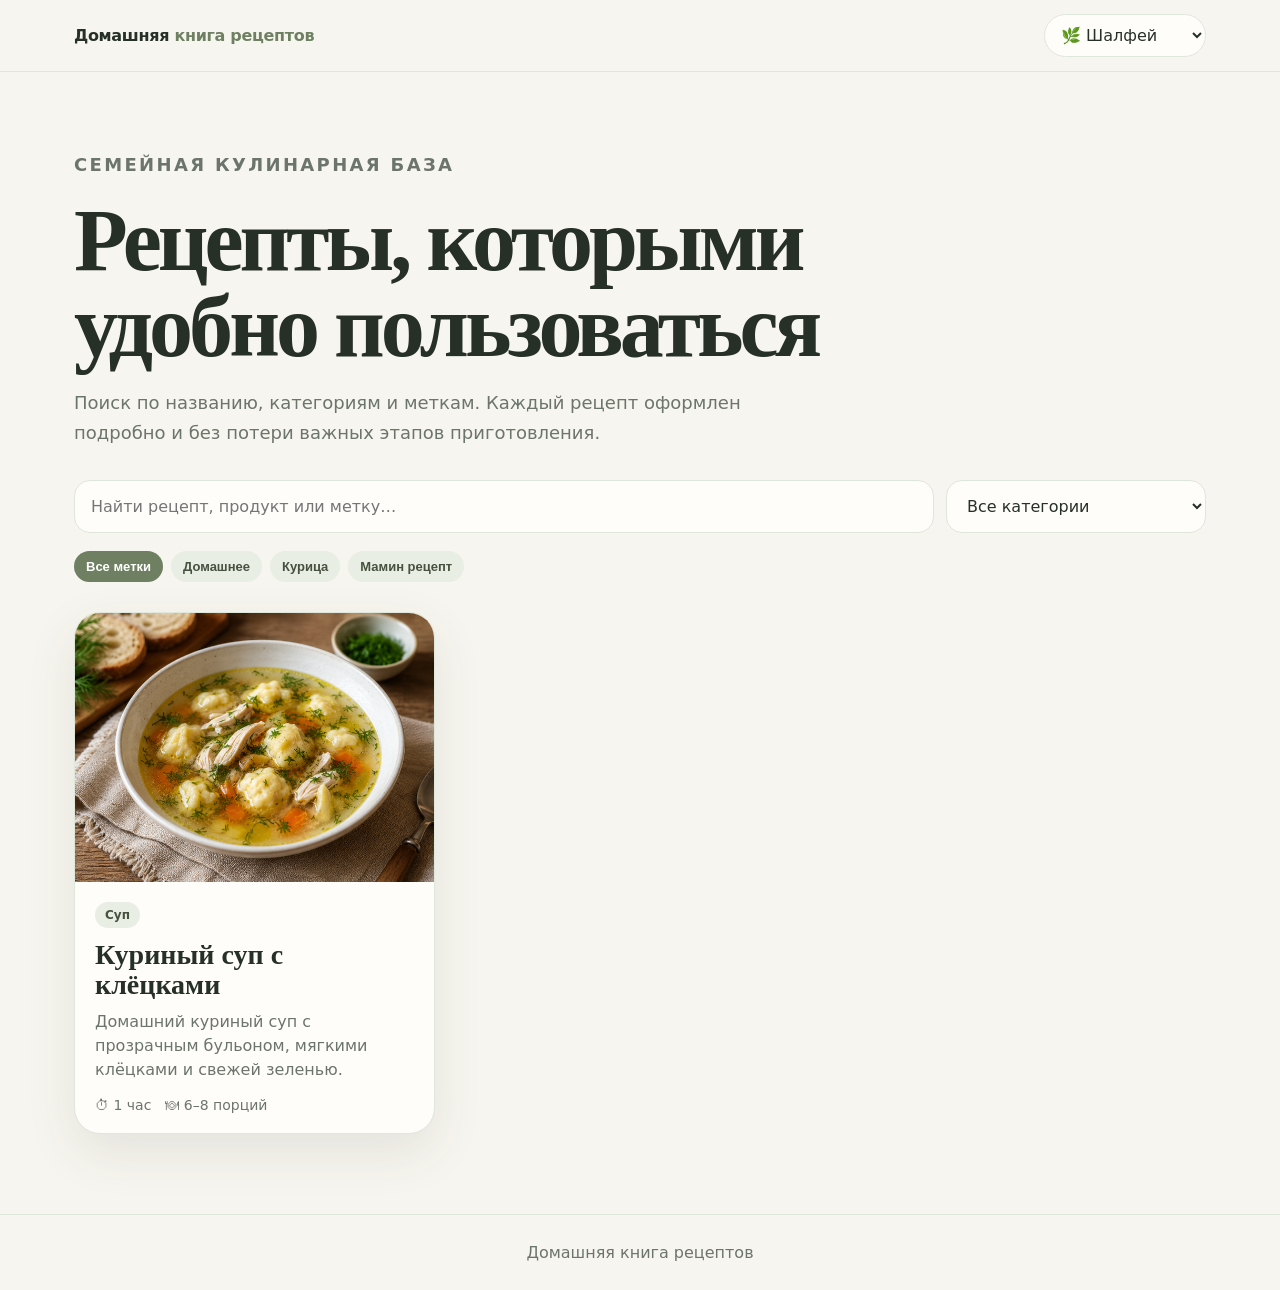
==== index.html @ b7b691f2 "Add files via upload" ====
<!doctype html>
<html lang="ru">
<head>
<meta charset="utf-8"><meta name="viewport" content="width=device-width,initial-scale=1">
<title>Домашняя книга рецептов</title>
<meta name="description" content="Домашняя база рецептов с категориями и метками Reset Box.">
<link rel="stylesheet" href="assets/css/styles.css">
</head>
<body>

<header class="site-header">
  <div class="header-inner">
    <a class="brand" href="index.html">Домашняя <em>книга рецептов</em></a>
    <div class="header-actions">
      <select class="theme-select" data-theme-select aria-label="Цветовая тема">
        <option value="sage">🌿 Шалфей</option>
        <option value="coffee">☕ Кофе</option>
                <option value="sea">🌊 Морская</option>
<option value="cobalt">💙 Кобальт</option>
<option value="cherry">❤️ Вишня</option>
<option value="plum">💜 Сливовая</option>
<option value="turquoise">🩵 Бирюза</option>
<option value="lilac">🪻 Сиреневая</option>
        <option value="dark">🌙 Тёмная</option>
      </select>
    </div>
  </div>
</header>

<main class="home">
  <section class="hero">
    <p class="kicker">Семейная кулинарная база</p>
    <h1>Рецепты, которыми удобно пользоваться</h1>
    <p>Поиск по названию, категориям и меткам. Каждый рецепт оформлен подробно и без потери важных этапов приготовления.</p>
  </section>
  <section class="controls">
    <input id="search" type="search" placeholder="Найти рецепт, продукт или метку…">
    <select id="category"><option value="">Все категории</option></select>
  </section>
  <section id="tag-cloud" class="tag-cloud"></section>
  <section id="recipe-grid" class="grid"></section>
  <p id="empty" hidden>По выбранным условиям рецептов пока нет.</p>
</main>
<footer class="footer">Домашняя книга рецептов</footer>
<script src="assets/js/theme.js"></script>
<script src="assets/js/app.js"></script>
</body>
</html>
---- assets/css/styles.css ----
:root{
  --bg:#f7f5ef;
  --paper:#fffdf9;
  --text:#263027;
  --muted:#6c756b;
  --line:#dfe6da;
  --accent:#6f8062;
  --accent-dark:#46513f;
  --soft:#e8eee3;
  --highlight:#f3f7f0;
  --shadow:0 18px 50px rgba(54,70,51,.10);
}
html[data-theme="coffee"]{
  --bg:#f7f2ed;--paper:#fffdfa;--text:#2d251f;--muted:#78695e;
  --line:#e7d9ce;--accent:#7c5a45;--accent-dark:#523a2c;
  --soft:#eee2d9;--highlight:#faf3ed;--shadow:0 18px 50px rgba(75,49,32,.10);
}
html[data-theme="sea"]{
  --bg:#f1f6f5;--paper:#fcfefe;--text:#213332;--muted:#667876;
  --line:#d9e5e3;--accent:#4d7772;--accent-dark:#31514d;
  --soft:#e0ecea;--highlight:#f1f7f6;--shadow:0 18px 50px rgba(44,73,69,.10);
}

html[data-theme="cobalt"]{--bg:#f2f5fb;--paper:#fcfdff;--text:#1f2a3a;--muted:#68758a;--line:#d9e1ef;--accent:#2f5fa7;--accent-dark:#1f4176;--soft:#e3ebf8;--highlight:#f1f5fc;--shadow:0 18px 50px rgba(37,72,128,.12)}
html[data-theme="cherry"]{--bg:#faf3f4;--paper:#fffdfd;--text:#352327;--muted:#7e666b;--line:#ead8dc;--accent:#8e3b46;--accent-dark:#602630;--soft:#f3e1e4;--highlight:#fbf1f3;--shadow:0 18px 50px rgba(120,43,57,.12)}
html[data-theme="plum"]{--bg:#f8f3f7;--paper:#fffdfd;--text:#312632;--muted:#776778;--line:#e7dbe6;--accent:#7a4e72;--accent-dark:#53334d;--soft:#eee2ec;--highlight:#faf3f8;--shadow:0 18px 50px rgba(97,56,90,.12)}
html[data-theme="turquoise"]{--bg:#eff8f7;--paper:#fcfffe;--text:#203332;--muted:#617977;--line:#d2e8e6;--accent:#2d9c9a;--accent-dark:#1f6f6d;--soft:#dff1ef;--highlight:#eff9f8;--shadow:0 18px 50px rgba(31,124,121,.12)}
html[data-theme="lilac"]{--bg:#f6f3fb;--paper:#fffefe;--text:#2c2838;--muted:#746d86;--line:#e2dced;--accent:#8a79c9;--accent-dark:#5d4d9c;--soft:#ece7f8;--highlight:#f7f4fc;--shadow:0 18px 50px rgba(104,84,165,.12)}

html[data-theme="dark"]{
  --bg:#161a17;--paper:#202621;--text:#f0f4ef;--muted:#b3bdb2;
  --line:#39433a;--accent:#9eb18f;--accent-dark:#d7e3d0;
  --soft:#303a31;--highlight:#273128;--shadow:0 18px 50px rgba(0,0,0,.26);
}
*{box-sizing:border-box}
html{scroll-behavior:smooth}
body{
  margin:0;background:var(--bg);color:var(--text);
  font-family:Inter,system-ui,-apple-system,"Segoe UI",sans-serif;
  transition:background .2s,color .2s;
}
a{color:inherit}
.site-header{
  position:sticky;top:0;z-index:30;
  backdrop-filter:blur(14px);
  background:color-mix(in srgb,var(--bg) 90%,transparent);
  border-bottom:1px solid var(--line);
}
.header-inner{
  max-width:1180px;margin:auto;padding:14px 24px;
  display:flex;align-items:center;justify-content:space-between;gap:18px;
}
.brand{text-decoration:none;font-weight:850;letter-spacing:-.02em}
.brand em{font-style:normal;color:var(--accent)}
.header-actions{display:flex;align-items:center;gap:10px}
.theme-select{
  width:auto;min-width:150px;padding:10px 12px;border-radius:999px;
  border:1px solid var(--line);background:var(--paper);color:var(--text);
}
.home{max-width:1180px;margin:auto;padding:60px 24px 80px}
.kicker{
  color:var(--accent);font-size:13px;font-weight:800;
  letter-spacing:.13em;text-transform:uppercase;
}
.hero h1{
  margin:12px 0 16px;max-width:940px;
  font:700 clamp(44px,7.2vw,88px)/.98 Georgia,serif;
  letter-spacing:-.045em;
}
.hero p{max-width:760px;color:var(--muted);font-size:18px;line-height:1.65}
.controls{margin-top:32px;display:grid;grid-template-columns:1fr 260px;gap:12px}
input,select{
  width:100%;border:1px solid var(--line);border-radius:16px;
  background:var(--paper);color:var(--text);padding:15px 16px;font:inherit;outline:none;
}
input:focus,select:focus{border-color:var(--accent);box-shadow:0 0 0 4px color-mix(in srgb,var(--accent) 18%,transparent)}
.tag-cloud{display:flex;flex-wrap:wrap;gap:8px;margin:18px 0 30px}
.tag,.tag-button{
  display:inline-flex;align-items:center;border:0;border-radius:999px;
  padding:8px 12px;background:var(--soft);color:var(--accent-dark);
  text-decoration:none;font-size:13px;font-weight:800;cursor:pointer;
}
.tag-button.active{background:var(--accent);color:#fff}
.grid{display:grid;grid-template-columns:repeat(auto-fill,minmax(300px,1fr));gap:24px}
.card{
  background:var(--paper);border:1px solid var(--line);border-radius:26px;
  overflow:hidden;box-shadow:var(--shadow);transition:.2s ease;
}
.card:hover{transform:translateY(-3px)}
.card>a{text-decoration:none;display:block}
.card img{display:block;width:100%;aspect-ratio:4/3;object-fit:cover}
.card-body{padding:20px}
.category-pill{
  display:inline-flex;border-radius:999px;background:var(--soft);
  color:var(--accent-dark);padding:6px 10px;font-size:12px;font-weight:850;
}
.card h2{font:700 28px/1.08 Georgia,serif;margin:12px 0 10px}
.card .desc{color:var(--muted);line-height:1.5;margin:0 0 15px}
.meta{display:flex;gap:14px;flex-wrap:wrap;color:var(--muted);font-size:14px}
.recipe-shell{max-width:980px;margin:auto;padding:28px 24px 90px}
.back{display:inline-flex;margin:8px 0 20px;color:var(--accent);text-decoration:none;font-weight:850}
.cover{
  width:100%;max-height:620px;object-fit:cover;border-radius:30px;
  border:1px solid var(--line);box-shadow:var(--shadow);
}
.recipe-head{padding:30px 4px 12px}
.recipe-head h1{
  margin:8px 0 12px;font:700 clamp(42px,7vw,72px)/1 Georgia,serif;
  letter-spacing:-.04em;
}
.recipe-head .lead{color:var(--muted);font-size:18px;line-height:1.65;max-width:760px}
.recipe-meta{display:flex;flex-wrap:wrap;gap:9px;margin:18px 0}
.recipe-meta span{
  background:var(--paper);border:1px solid var(--line);
  border-radius:999px;padding:9px 13px;font-size:14px;
}
.recipe-tags{display:flex;flex-wrap:wrap;gap:8px}
.block{
  margin-top:20px;padding:26px;border-radius:24px;
  border:1px solid var(--line);background:var(--paper);
}
.block h2{margin:0 0 18px;font:700 32px/1.1 Georgia,serif}
.block h3{margin:24px 0 12px;color:var(--accent);font-size:18px}
.block ul{margin:0;padding-left:22px}
.block li{margin:9px 0;line-height:1.55}
.steps{display:grid;gap:12px}
.step{
  display:grid;grid-template-columns:38px 1fr;gap:14px;
  padding:14px 0;border-bottom:1px solid var(--line);
}
.step:last-child{border-bottom:0}
.step-number{
  width:34px;height:34px;display:grid;place-items:center;border-radius:50%;
  background:var(--accent);color:white;font-weight:850;
}
.step p{margin:4px 0 0;line-height:1.62}
.component{
  margin:18px 0 6px;padding:18px 20px;border-radius:18px;
  background:var(--highlight);border:1px solid var(--line);
}
.component h3{margin:0 0 10px}
.component p{margin:8px 0;line-height:1.62}
.highlight{background:var(--highlight);border-left:6px solid var(--accent)}
.nutrition{display:grid;grid-template-columns:repeat(4,1fr);gap:10px}
.nutrition div{text-align:center;padding:16px 10px;border-radius:16px;background:var(--soft)}
.nutrition strong{display:block;font-size:22px;margin-bottom:3px}
.footer{text-align:center;color:var(--muted);padding:28px 20px;border-top:1px solid var(--line)}
.import-only{position:absolute!important;left:-9999px!important;width:1px!important;height:1px!important;overflow:hidden!important}
@media(max-width:720px){
  .controls{grid-template-columns:1fr}
  .home,.recipe-shell{padding-left:16px;padding-right:16px}
  .block{padding:20px}
  .nutrition{grid-template-columns:repeat(2,1fr)}
  .step{grid-template-columns:34px 1fr}
  .brand{font-size:15px}
  .theme-select{min-width:132px}
}
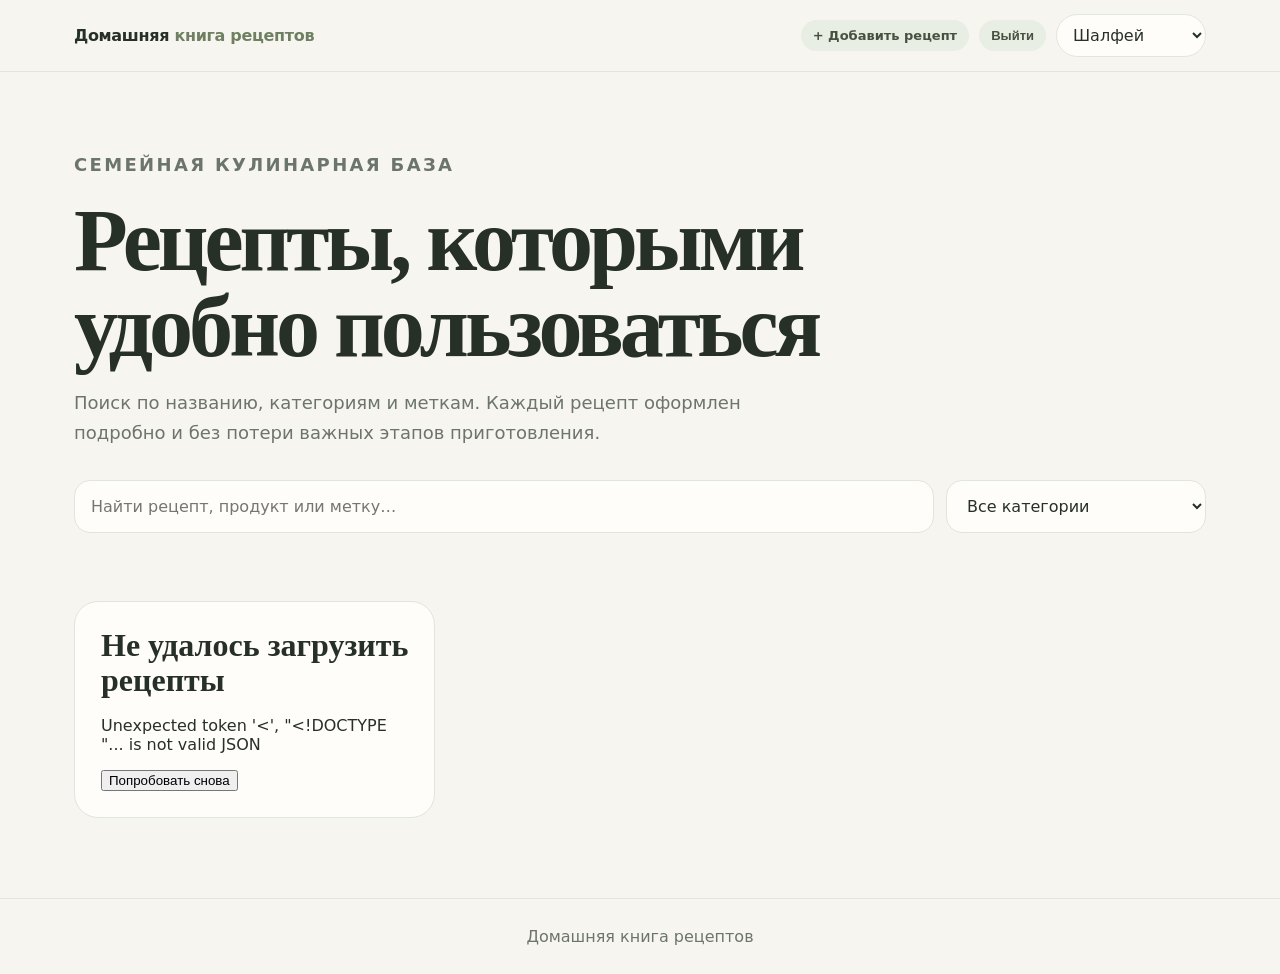
==== commit 8499f8ae: "Добавить режим редактора на главную страницу" ====
--- a/index.html
+++ b/index.html
@@ -1,48 +1,123 @@
 <!doctype html>
 <html lang="ru">
 <head>
-<meta charset="utf-8"><meta name="viewport" content="width=device-width,initial-scale=1">
-<title>Домашняя книга рецептов</title>
-<meta name="description" content="Домашняя база рецептов с категориями и метками Reset Box.">
-<link rel="stylesheet" href="assets/css/styles.css">
+  <meta charset="utf-8">
+
+  <meta
+    name="viewport"
+    content="width=device-width, initial-scale=1"
+  >
+
+  <title>Домашняя книга рецептов</title>
+
+  <meta
+    name="description"
+    content="Домашняя база рецептов с категориями и метками Reset Box."
+  >
+
+  <link
+    rel="stylesheet"
+    href="/assets/css/styles.css"
+  >
 </head>
+
 <body>
+  <header class="site-header">
+    <div class="header-inner">
+      <a class="brand" href="/">
+        Домашняя <em>книга рецептов</em>
+      </a>
 
-<header class="site-header">
-  <div class="header-inner">
-    <a class="brand" href="index.html">Домашняя <em>книга рецептов</em></a>
-    <div class="header-actions">
-      <select class="theme-select" data-theme-select aria-label="Цветовая тема">
-        <option value="sage">🌿 Шалфей</option>
-        <option value="coffee">☕ Кофе</option>
-                <option value="sea">🌊 Морская</option>
-<option value="cobalt">💙 Кобальт</option>
-<option value="cherry">❤️ Вишня</option>
-<option value="plum">💜 Сливовая</option>
-<option value="turquoise">🩵 Бирюза</option>
-<option value="lilac">🪻 Сиреневая</option>
-        <option value="dark">🌙 Тёмная</option>
+      <div class="header-actions">
+        <div
+          id="editor-actions"
+          class="header-actions"
+          hidden
+        >
+          <a class="tag" href="/admin">
+            + Добавить рецепт
+          </a>
+
+          <button
+            id="editor-logout"
+            class="tag-button"
+            type="button"
+          >
+            Выйти
+          </button>
+        </div>
+
+        <select
+          class="theme-select"
+          data-theme-select
+          aria-label="Цветовая тема"
+        >
+          <option value="sage">Шалфей</option>
+          <option value="coffee">☕ Кофе</option>
+          <option value="sea">Морская</option>
+          <option value="cobalt">Кобальт</option>
+          <option value="cherry">❤️ Вишня</option>
+          <option value="plum">Сливовая</option>
+          <option value="turquoise">Бирюза</option>
+          <option value="lilac">Сиреневая</option>
+          <option value="dark">Тёмная</option>
+        </select>
+      </div>
+    </div>
+  </header>
+
+  <main class="home">
+    <section class="hero">
+      <p class="kicker">
+        Семейная кулинарная база
+      </p>
+
+      <h1>
+        Рецепты, которыми удобно пользоваться
+      </h1>
+
+      <p>
+        Поиск по названию, категориям и меткам.
+        Каждый рецепт оформлен подробно и без потери
+        важных этапов приготовления.
+      </p>
+    </section>
+
+    <section class="controls">
+      <input
+        id="search"
+        type="search"
+        placeholder="Найти рецепт, продукт или метку…"
+      >
+
+      <select id="category">
+        <option value="">
+          Все категории
+        </option>
       </select>
-    </div>
-  </div>
-</header>
+    </section>
 
-<main class="home">
-  <section class="hero">
-    <p class="kicker">Семейная кулинарная база</p>
-    <h1>Рецепты, которыми удобно пользоваться</h1>
-    <p>Поиск по названию, категориям и меткам. Каждый рецепт оформлен подробно и без потери важных этапов приготовления.</p>
-  </section>
-  <section class="controls">
-    <input id="search" type="search" placeholder="Найти рецепт, продукт или метку…">
-    <select id="category"><option value="">Все категории</option></select>
-  </section>
-  <section id="tag-cloud" class="tag-cloud"></section>
-  <section id="recipe-grid" class="grid"></section>
-  <p id="empty" hidden>По выбранным условиям рецептов пока нет.</p>
-</main>
-<footer class="footer">Домашняя книга рецептов</footer>
-<script src="assets/js/theme.js"></script>
-<script src="assets/js/app.js"></script>
+    <section
+      id="tag-cloud"
+      class="tag-cloud"
+    ></section>
+
+    <section
+      id="recipe-grid"
+      class="grid"
+    ></section>
+
+    <p id="empty" hidden>
+      По выбранным условиям рецептов пока нет.
+    </p>
+  </main>
+
+  <footer class="footer">
+    Домашняя книга рецептов
+  </footer>
+
+  <script src="/assets/js/theme.js"></script>
+  <script src="/assets/js/editor.js"></script>
+  <script src="/assets/js/app.js"></script>
 </body>
-</html>+</html>
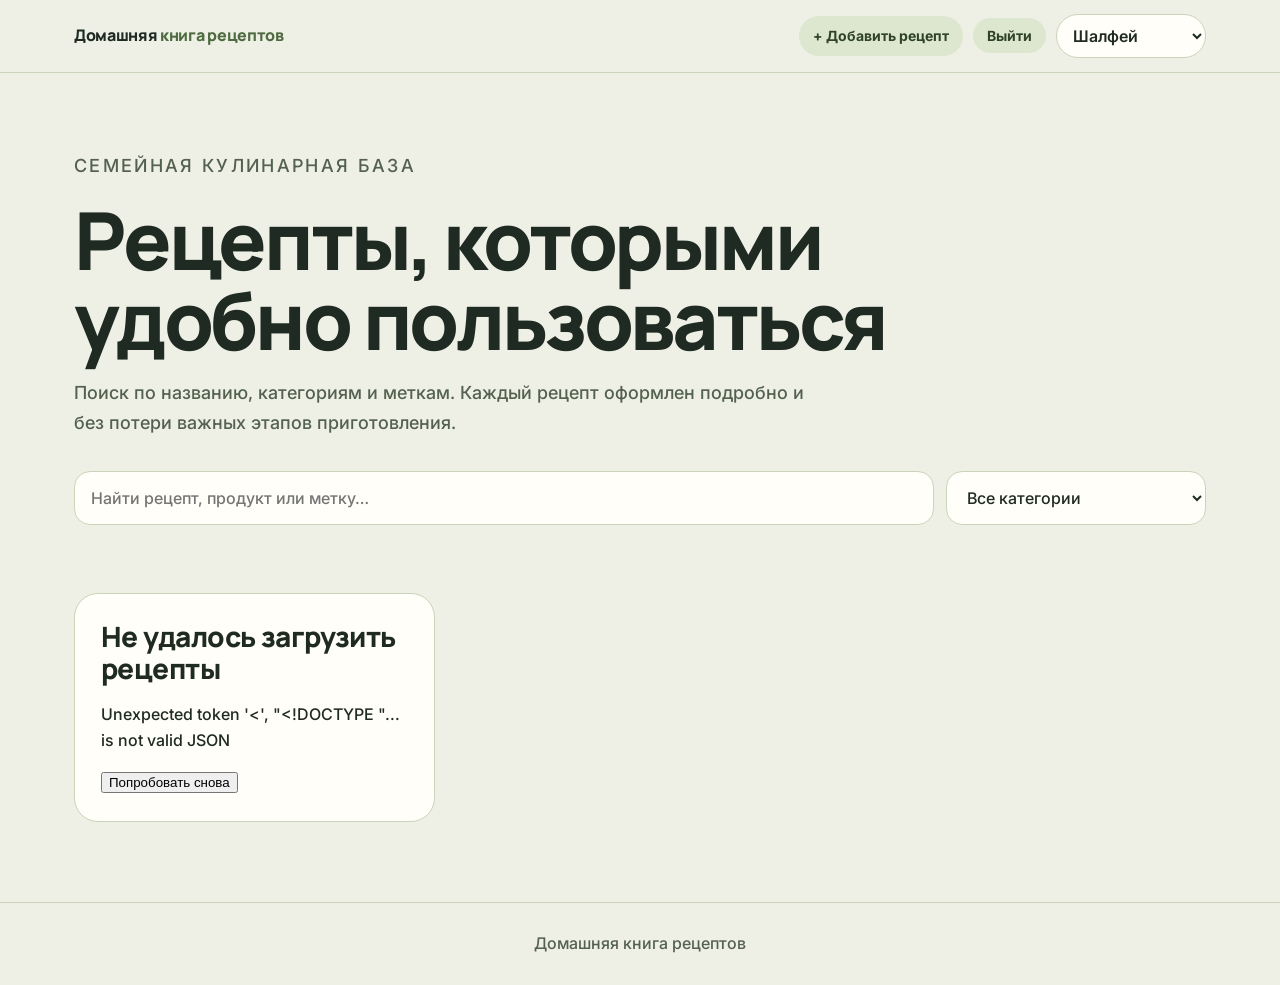
==== commit 3f9711a3: "Сделать темы насыщеннее и теплее, перевести шрифты на Manrope+Inter - Углубить палитры всех тем (фон" ====
--- a/index.html
+++ b/index.html
@@ -15,6 +15,12 @@
     content="Домашняя база рецептов с категориями и метками Reset Box."
   >
 
+  <link rel="preconnect" href="https://fonts.googleapis.com">
+  <link rel="preconnect" href="https://fonts.gstatic.com" crossorigin>
+  <link
+    rel="stylesheet"
+    href="https://fonts.googleapis.com/css2?family=Inter:wght@400;500;600;700;800&family=Manrope:wght@600;700;800&display=swap"
+  >
   <link
     rel="stylesheet"
     href="/assets/css/styles.css"
--- a/assets/css/styles.css
+++ b/assets/css/styles.css
@@ -1,50 +1,55 @@
 
 :root{
-  --bg:#f7f5ef;
-  --paper:#fffdf9;
-  --text:#263027;
-  --muted:#6c756b;
-  --line:#dfe6da;
-  --accent:#6f8062;
-  --accent-dark:#46513f;
-  --soft:#e8eee3;
-  --highlight:#f3f7f0;
-  --shadow:0 18px 50px rgba(54,70,51,.10);
+  --bg:#eef0e6;
+  --paper:#fffef8;
+  --text:#1f2a22;
+  --muted:#54614f;
+  --line:#c9d4bb;
+  --accent:#4f6b41;
+  --accent-dark:#2f4426;
+  --soft:#dde6cf;
+  --highlight:#eef3e2;
+  --shadow:0 18px 50px rgba(38,58,36,.16);
 }
 html[data-theme="coffee"]{
-  --bg:#f7f2ed;--paper:#fffdfa;--text:#2d251f;--muted:#78695e;
-  --line:#e7d9ce;--accent:#7c5a45;--accent-dark:#523a2c;
-  --soft:#eee2d9;--highlight:#faf3ed;--shadow:0 18px 50px rgba(75,49,32,.10);
+  --bg:#efe4d6;--paper:#fffaf1;--text:#2a1d12;--muted:#6b5340;
+  --line:#dcc4a8;--accent:#6f4427;--accent-dark:#472713;
+  --soft:#ecd6bd;--highlight:#f7ecdd;--shadow:0 18px 50px rgba(75,49,32,.18);
 }
 html[data-theme="sea"]{
-  --bg:#f1f6f5;--paper:#fcfefe;--text:#213332;--muted:#667876;
-  --line:#d9e5e3;--accent:#4d7772;--accent-dark:#31514d;
-  --soft:#e0ecea;--highlight:#f1f7f6;--shadow:0 18px 50px rgba(44,73,69,.10);
+  --bg:#e4eeec;--paper:#f7fdfb;--text:#16292b;--muted:#4f6664;
+  --line:#bcd3cf;--accent:#2c6360;--accent-dark:#16403e;
+  --soft:#cee0dd;--highlight:#e3f1ee;--shadow:0 18px 50px rgba(44,73,69,.16);
 }
 
-html[data-theme="cobalt"]{--bg:#f2f5fb;--paper:#fcfdff;--text:#1f2a3a;--muted:#68758a;--line:#d9e1ef;--accent:#2f5fa7;--accent-dark:#1f4176;--soft:#e3ebf8;--highlight:#f1f5fc;--shadow:0 18px 50px rgba(37,72,128,.12)}
-html[data-theme="cherry"]{--bg:#faf3f4;--paper:#fffdfd;--text:#352327;--muted:#7e666b;--line:#ead8dc;--accent:#8e3b46;--accent-dark:#602630;--soft:#f3e1e4;--highlight:#fbf1f3;--shadow:0 18px 50px rgba(120,43,57,.12)}
-html[data-theme="plum"]{--bg:#f8f3f7;--paper:#fffdfd;--text:#312632;--muted:#776778;--line:#e7dbe6;--accent:#7a4e72;--accent-dark:#53334d;--soft:#eee2ec;--highlight:#faf3f8;--shadow:0 18px 50px rgba(97,56,90,.12)}
-html[data-theme="turquoise"]{--bg:#eff8f7;--paper:#fcfffe;--text:#203332;--muted:#617977;--line:#d2e8e6;--accent:#2d9c9a;--accent-dark:#1f6f6d;--soft:#dff1ef;--highlight:#eff9f8;--shadow:0 18px 50px rgba(31,124,121,.12)}
-html[data-theme="lilac"]{--bg:#f6f3fb;--paper:#fffefe;--text:#2c2838;--muted:#746d86;--line:#e2dced;--accent:#8a79c9;--accent-dark:#5d4d9c;--soft:#ece7f8;--highlight:#f7f4fc;--shadow:0 18px 50px rgba(104,84,165,.12)}
+html[data-theme="cobalt"]{--bg:#e6ecf8;--paper:#fbfdff;--text:#16213a;--muted:#4f5e7e;--line:#bccaeb;--accent:#214d97;--accent-dark:#13306f;--soft:#cfdcf4;--highlight:#e6eefb;--shadow:0 18px 50px rgba(37,72,128,.18)}
+html[data-theme="cherry"]{--bg:#f5e2e4;--paper:#fff7f8;--text:#31151c;--muted:#75505a;--line:#e6bcc2;--accent:#96303f;--accent-dark:#5e1b27;--soft:#efd0d5;--highlight:#f8e7ea;--shadow:0 18px 50px rgba(120,43,57,.18)}
+html[data-theme="plum"]{--bg:#efe3ed;--paper:#fff8fd;--text:#2c172e;--muted:#635068;--line:#d8c2d6;--accent:#6e3b66;--accent-dark:#462342;--soft:#e3cee1;--highlight:#f3e6f1;--shadow:0 18px 50px rgba(97,56,90,.18)}
+html[data-theme="turquoise"]{--bg:#e1efed;--paper:#f7fffd;--text:#102928;--muted:#456565;--line:#b0d3d0;--accent:#1d7c7a;--accent-dark:#0d514f;--soft:#cae3e0;--highlight:#e2f1ef;--shadow:0 18px 50px rgba(31,124,121,.18)}
+html[data-theme="lilac"]{--bg:#ece5f6;--paper:#fdfaff;--text:#241d36;--muted:#564b6e;--line:#cabddf;--accent:#6f5bb2;--accent-dark:#483481;--soft:#dcd0ef;--highlight:#efe9f7;--shadow:0 18px 50px rgba(104,84,165,.18)}
 
 html[data-theme="dark"]{
-  --bg:#161a17;--paper:#202621;--text:#f0f4ef;--muted:#b3bdb2;
-  --line:#39433a;--accent:#9eb18f;--accent-dark:#d7e3d0;
-  --soft:#303a31;--highlight:#273128;--shadow:0 18px 50px rgba(0,0,0,.26);
+  --bg:#1a201b;--paper:#252d24;--text:#eef3ea;--muted:#a6b39f;
+  --line:#414e3c;--accent:#a8be92;--accent-dark:#d2e3bf;
+  --soft:#2f3a2c;--highlight:#222a20;--shadow:0 18px 50px rgba(0,0,0,.32);
 }
 *{box-sizing:border-box}
-html{scroll-behavior:smooth}
+html{scroll-behavior:smooth;font-size:16px}
 body{
   margin:0;background:var(--bg);color:var(--text);
-  font-family:Inter,system-ui,-apple-system,"Segoe UI",sans-serif;
+  font-family:Inter,system-ui,-apple-system,"Segoe UI",Roboto,Arial,sans-serif;
+  font-weight:500;line-height:1.6;
   transition:background .2s,color .2s;
 }
 a{color:inherit}
+h1,h2,h3,h4,.brand{
+  font-family:Manrope,"Segoe UI",system-ui,-apple-system,Roboto,Arial,sans-serif;
+  font-weight:800;letter-spacing:-.02em;
+}
 .site-header{
   position:sticky;top:0;z-index:30;
   backdrop-filter:blur(14px);
-  background:color-mix(in srgb,var(--bg) 90%,transparent);
+  background:color-mix(in srgb,var(--bg) 92%,transparent);
   border-bottom:1px solid var(--line);
 }
 .header-inner{
@@ -57,6 +62,7 @@
 .theme-select{
   width:auto;min-width:150px;padding:10px 12px;border-radius:999px;
   border:1px solid var(--line);background:var(--paper);color:var(--text);
+  font-family:inherit;font-weight:600;
 }
 .home{max-width:1180px;margin:auto;padding:60px 24px 80px}
 .kicker{
@@ -65,21 +71,25 @@
 }
 .hero h1{
   margin:12px 0 16px;max-width:940px;
-  font:700 clamp(44px,7.2vw,88px)/.98 Georgia,serif;
-  letter-spacing:-.045em;
+  font-family:Manrope,"Segoe UI",system-ui,sans-serif;
+  font-weight:800;
+  font-size:clamp(40px,6.8vw,80px);
+  line-height:1;letter-spacing:-.04em;
 }
-.hero p{max-width:760px;color:var(--muted);font-size:18px;line-height:1.65}
+.hero p{max-width:760px;color:var(--muted);font-size:18px;line-height:1.7;font-weight:500}
 .controls{margin-top:32px;display:grid;grid-template-columns:1fr 260px;gap:12px}
 input,select{
   width:100%;border:1px solid var(--line);border-radius:16px;
-  background:var(--paper);color:var(--text);padding:15px 16px;font:inherit;outline:none;
+  background:var(--paper);color:var(--text);padding:15px 16px;
+  font-family:inherit;font-weight:500;font-size:16px;outline:none;
 }
 input:focus,select:focus{border-color:var(--accent);box-shadow:0 0 0 4px color-mix(in srgb,var(--accent) 18%,transparent)}
 .tag-cloud{display:flex;flex-wrap:wrap;gap:8px;margin:18px 0 30px}
 .tag,.tag-button{
   display:inline-flex;align-items:center;border:0;border-radius:999px;
-  padding:8px 12px;background:var(--soft);color:var(--accent-dark);
-  text-decoration:none;font-size:13px;font-weight:800;cursor:pointer;
+  padding:9px 14px;background:var(--soft);color:var(--accent-dark);
+  text-decoration:none;font-size:14px;font-weight:700;cursor:pointer;
+  font-family:inherit;
 }
 .tag-button.active{background:var(--accent);color:#fff}
 .grid{display:grid;grid-template-columns:repeat(auto-fill,minmax(300px,1fr));gap:24px}
@@ -87,43 +97,51 @@
   background:var(--paper);border:1px solid var(--line);border-radius:26px;
   overflow:hidden;box-shadow:var(--shadow);transition:.2s ease;
 }
-.card:hover{transform:translateY(-3px)}
+.card:hover{transform:translateY(-3px);box-shadow:0 24px 60px color-mix(in srgb,var(--accent) 18%,var(--shadow))}
 .card>a{text-decoration:none;display:block}
 .card img{display:block;width:100%;aspect-ratio:4/3;object-fit:cover}
 .card-body{padding:20px}
 .category-pill{
   display:inline-flex;border-radius:999px;background:var(--soft);
-  color:var(--accent-dark);padding:6px 10px;font-size:12px;font-weight:850;
+  color:var(--accent-dark);padding:6px 12px;font-size:12px;font-weight:800;
 }
-.card h2{font:700 28px/1.08 Georgia,serif;margin:12px 0 10px}
-.card .desc{color:var(--muted);line-height:1.5;margin:0 0 15px}
+.card h2{
+  font-family:Manrope,"Segoe UI",system-ui,sans-serif;
+  font-weight:800;font-size:22px;line-height:1.2;margin:12px 0 10px;
+  word-break:break-word;overflow-wrap:anywhere;
+}
+.card .desc{color:var(--muted);line-height:1.6;margin:0 0 15px}
 .meta{display:flex;gap:14px;flex-wrap:wrap;color:var(--muted);font-size:14px}
 .recipe-shell{max-width:980px;margin:auto;padding:28px 24px 90px}
-.back{display:inline-flex;margin:8px 0 20px;color:var(--accent);text-decoration:none;font-weight:850}
+.back{display:inline-flex;margin:8px 0 20px;color:var(--accent);text-decoration:none;font-weight:700}
 .cover{
   width:100%;max-height:620px;object-fit:cover;border-radius:30px;
   border:1px solid var(--line);box-shadow:var(--shadow);
 }
 .recipe-head{padding:30px 4px 12px}
 .recipe-head h1{
-  margin:8px 0 12px;font:700 clamp(42px,7vw,72px)/1 Georgia,serif;
-  letter-spacing:-.04em;
+  margin:8px 0 12px;
+  font-family:Manrope,"Segoe UI",system-ui,sans-serif;
+  font-weight:800;
+  font-size:clamp(38px,6.5vw,68px);
+  line-height:1.02;letter-spacing:-.035em;
+  overflow-wrap:anywhere;
 }
-.recipe-head .lead{color:var(--muted);font-size:18px;line-height:1.65;max-width:760px}
+.recipe-head .lead{color:var(--muted);font-size:18px;line-height:1.7;max-width:760px;font-weight:500}
 .recipe-meta{display:flex;flex-wrap:wrap;gap:9px;margin:18px 0}
 .recipe-meta span{
   background:var(--paper);border:1px solid var(--line);
-  border-radius:999px;padding:9px 13px;font-size:14px;
+  border-radius:999px;padding:9px 13px;font-size:14px;font-weight:500;
 }
 .recipe-tags{display:flex;flex-wrap:wrap;gap:8px}
 .block{
   margin-top:20px;padding:26px;border-radius:24px;
   border:1px solid var(--line);background:var(--paper);
 }
-.block h2{margin:0 0 18px;font:700 32px/1.1 Georgia,serif}
-.block h3{margin:24px 0 12px;color:var(--accent);font-size:18px}
+.block h2{margin:0 0 18px;font-family:Manrope,"Segoe UI",system-ui,sans-serif;font-weight:800;font-size:28px;line-height:1.15}
+.block h3{margin:24px 0 12px;color:var(--accent);font-size:18px;font-weight:700}
 .block ul{margin:0;padding-left:22px}
-.block li{margin:9px 0;line-height:1.55}
+.block li{margin:10px 0;line-height:1.7;font-weight:500}
 .steps{display:grid;gap:12px}
 .step{
   display:grid;grid-template-columns:38px 1fr;gap:14px;
@@ -132,22 +150,23 @@
 .step:last-child{border-bottom:0}
 .step-number{
   width:34px;height:34px;display:grid;place-items:center;border-radius:50%;
-  background:var(--accent);color:white;font-weight:850;
+  background:var(--accent);color:white;font-weight:800;
 }
-.step p{margin:4px 0 0;line-height:1.62}
+.step p{margin:4px 0 0;line-height:1.75;font-weight:500}
 .component{
   margin:18px 0 6px;padding:18px 20px;border-radius:18px;
   background:var(--highlight);border:1px solid var(--line);
 }
 .component h3{margin:0 0 10px}
-.component p{margin:8px 0;line-height:1.62}
+.component p{margin:8px 0;line-height:1.75;font-weight:500}
 .highlight{background:var(--highlight);border-left:6px solid var(--accent)}
 .nutrition{display:grid;grid-template-columns:repeat(4,1fr);gap:10px}
 .nutrition div{text-align:center;padding:16px 10px;border-radius:16px;background:var(--soft)}
-.nutrition strong{display:block;font-size:22px;margin-bottom:3px}
-.footer{text-align:center;color:var(--muted);padding:28px 20px;border-top:1px solid var(--line)}
+.nutrition strong{display:block;font-size:22px;margin-bottom:3px;font-family:Manrope,"Segoe UI",sans-serif;font-weight:800}
+.footer{text-align:center;color:var(--muted);padding:28px 20px;border-top:1px solid var(--line);font-weight:500}
 .import-only{position:absolute!important;left:-9999px!important;width:1px!important;height:1px!important;overflow:hidden!important}
 @media(max-width:720px){
+  html{font-size:16px}
   .controls{grid-template-columns:1fr}
   .home,.recipe-shell{padding-left:16px;padding-right:16px}
   .block{padding:20px}
@@ -155,4 +174,5 @@
   .step{grid-template-columns:34px 1fr}
   .brand{font-size:15px}
   .theme-select{min-width:132px}
+  .card h2{font-size:20px}
 }
